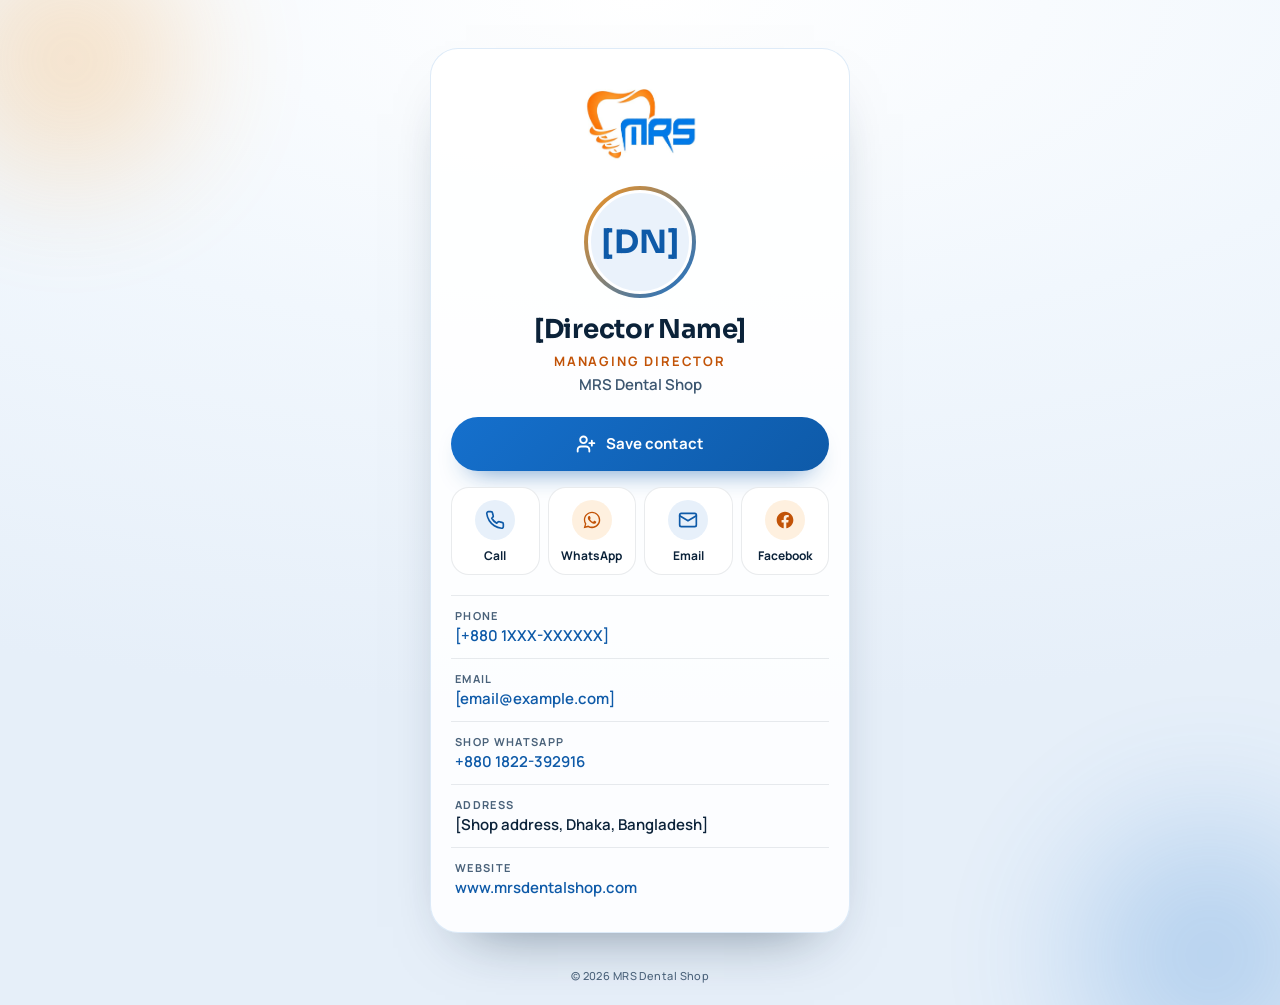
==== director/index.html @ ed638765 "Add director's digital visiting card at /director/ A phone-first contact page for the QR code on the" ====
<!doctype html>
<html lang="en">
<head>
<meta charset="utf-8">
<meta name="viewport" content="width=device-width, initial-scale=1">

<!-- ============================================================
     Director's digital visiting card — the QR code on the printed
     card points here: https://www.mrsdentalshop.com/director/

     Everything marked [ ... ] is a placeholder. The same details
     also live in contact.vcf (the "Save contact" file) — keep the
     two in step when anything changes.
     ============================================================ -->

<title>[Director Name] — Managing Director, MRS Dental Shop</title>
<meta name="description" content="Contact [Director Name], Managing Director of MRS Dental Shop — dental chairs, instruments, consumables and lab supplies.">
<meta name="theme-color" content="#F4F9FE">
<!-- A personal card reached by QR code; keep the phone number out of search results. -->
<meta name="robots" content="noindex">

<link rel="canonical" href="https://www.mrsdentalshop.com/director/">

<meta property="og:type" content="profile">
<meta property="og:title" content="[Director Name] — MRS Dental Shop">
<meta property="og:description" content="Managing Director, MRS Dental Shop. Tap to call, chat on WhatsApp or save the contact.">
<meta property="og:image" content="https://www.mrsdentalshop.com/assets/mrs-logo.jpg">
<meta property="og:url" content="https://www.mrsdentalshop.com/director/">

<link rel="icon" href="../assets/mrs-logo.jpg" type="image/jpeg">
<link rel="apple-touch-icon" href="../assets/mrs-logo.jpg">

<link rel="preconnect" href="https://fonts.googleapis.com">
<link rel="preconnect" href="https://fonts.gstatic.com" crossorigin>
<link rel="stylesheet" href="https://fonts.googleapis.com/css2?family=Manrope:wght@400;500;600;700;800&family=Sora:wght@600;700;800&display=swap">

<link rel="stylesheet" href="director.css">
</head>
<body>

<main class="page">

  <div class="aurora" aria-hidden="true">
    <span class="blob blob--a"></span>
    <span class="blob blob--b"></span>
  </div>

  <article class="vcard">

    <header class="vcard__head">
      <img class="vcard__logo" src="../assets/mrs-logo.jpg" alt="MRS Dental Shop" width="600" height="400">
    </header>

    <!-- To add a photo: save a square image as director/director.jpg and
         swap the <span class="avatar__initials"> below for
         <img src="director.jpg" alt="[Director Name]" width="400" height="400"> -->
    <div class="avatar">
      <span class="avatar__initials" aria-hidden="true">[DN]</span>
    </div>

    <h1 class="vcard__name">[Director Name]</h1>
    <p class="vcard__role">Managing Director</p>
    <p class="vcard__org">MRS Dental Shop</p>

    <a class="save" href="contact.vcf" download="MRS-Dental-Shop-Director.vcf">
      <svg viewBox="0 0 24 24" fill="none" stroke="currentColor" stroke-width="2.2" stroke-linecap="round" stroke-linejoin="round" aria-hidden="true"><path d="M16 21v-2a4 4 0 0 0-4-4H6a4 4 0 0 0-4 4v2"></path><circle cx="9" cy="7" r="4"></circle><path d="M19 8v6M22 11h-6"></path></svg>
      <span>Save contact</span>
    </a>

    <nav class="actions" aria-label="Contact [Director Name]">
      <!-- tel: takes the number with + and no spaces -->
      <a class="action" href="tel:+8801XXXXXXXXX">
        <span class="action__icon action__icon--blue">
          <svg viewBox="0 0 24 24" fill="none" stroke="currentColor" stroke-width="2" stroke-linecap="round" stroke-linejoin="round" aria-hidden="true"><path d="M22 16.92v3a2 2 0 0 1-2.18 2 19.8 19.8 0 0 1-8.63-3.07 19.5 19.5 0 0 1-6-6A19.8 19.8 0 0 1 2.12 4.18 2 2 0 0 1 4.11 2h3a2 2 0 0 1 2 1.72c.13.96.36 1.9.7 2.81a2 2 0 0 1-.45 2.11L8.09 9.91a16 16 0 0 0 6 6l1.27-1.27a2 2 0 0 1 2.11-.45c.9.34 1.85.57 2.81.7A2 2 0 0 1 22 16.92Z"></path></svg>
        </span>
        <span class="action__label">Call</span>
      </a>

      <!-- wa.me takes the number with no +, spaces or dashes -->
      <a class="action" href="https://wa.me/8801XXXXXXXXX" target="_blank" rel="noopener noreferrer">
        <span class="action__icon action__icon--orange">
          <svg viewBox="0 0 24 24" fill="currentColor" aria-hidden="true"><path d="M12.04 2C6.6 2 2.2 6.4 2.2 11.84c0 1.74.46 3.44 1.32 4.94L2 22l5.36-1.4a9.8 9.8 0 0 0 4.68 1.19h.01c5.43 0 9.84-4.4 9.84-9.84C21.89 6.4 17.47 2 12.04 2Zm0 17.94h-.01a8.2 8.2 0 0 1-4.16-1.14l-.3-.18-3.18.83.85-3.1-.2-.32a8.14 8.14 0 0 1-1.25-4.35c0-4.51 3.68-8.18 8.2-8.18 2.19 0 4.25.85 5.8 2.4a8.13 8.13 0 0 1 2.4 5.79c0 4.51-3.68 8.25-8.15 8.25Zm4.5-6.13c-.25-.12-1.46-.72-1.68-.8-.23-.09-.39-.13-.56.12-.16.25-.64.8-.78.97-.14.16-.29.18-.54.06-.25-.12-1.04-.38-1.98-1.22-.73-.65-1.23-1.46-1.37-1.71-.14-.25-.02-.38.11-.5.11-.11.25-.29.37-.43.13-.15.17-.25.25-.41.08-.17.04-.31-.02-.43-.06-.12-.56-1.34-.76-1.84-.2-.48-.41-.42-.56-.43h-.48c-.17 0-.43.06-.66.31-.23.25-.86.85-.86 2.06s.89 2.39 1.01 2.56c.12.16 1.74 2.66 4.22 3.73.59.25 1.05.4 1.41.52.59.19 1.13.16 1.56.1.47-.07 1.46-.6 1.67-1.18.2-.58.2-1.07.14-1.18-.06-.1-.22-.16-.47-.28Z"></path></svg>
        </span>
        <span class="action__label">WhatsApp</span>
      </a>

      <a class="action" href="mailto:[email@example.com]">
        <span class="action__icon action__icon--blue">
          <svg viewBox="0 0 24 24" fill="none" stroke="currentColor" stroke-width="2" stroke-linecap="round" stroke-linejoin="round" aria-hidden="true"><rect x="2" y="4" width="20" height="16" rx="2"></rect><path d="m22 7-10 6L2 7"></path></svg>
        </span>
        <span class="action__label">Email</span>
      </a>

      <a class="action" href="https://www.facebook.com/share/1HQRiVQHAm/" target="_blank" rel="noopener noreferrer">
        <span class="action__icon action__icon--orange">
          <svg viewBox="0 0 24 24" fill="currentColor" aria-hidden="true"><path d="M22 12.06C22 6.5 17.52 2 12 2S2 6.5 2 12.06c0 5.02 3.66 9.18 8.44 9.94v-7.03H7.9v-2.91h2.54V9.85c0-2.52 1.49-3.91 3.77-3.91 1.09 0 2.24.2 2.24.2v2.47h-1.26c-1.24 0-1.63.78-1.63 1.57v1.88h2.78l-.45 2.91h-2.33V22c4.78-.76 8.44-4.92 8.44-9.94Z"></path></svg>
        </span>
        <span class="action__label">Facebook</span>
      </a>
    </nav>

    <dl class="details">
      <div class="details__row">
        <dt>Phone</dt>
        <dd><a href="tel:+8801XXXXXXXXX">[+880 1XXX-XXXXXX]</a></dd>
      </div>
      <div class="details__row">
        <dt>Email</dt>
        <dd><a href="mailto:[email@example.com]">[email@example.com]</a></dd>
      </div>
      <div class="details__row">
        <dt>Shop WhatsApp</dt>
        <dd><a href="https://wa.me/8801822392916" target="_blank" rel="noopener noreferrer">+880 1822-392916</a></dd>
      </div>
      <div class="details__row">
        <dt>Address</dt>
        <dd>[Shop address, Dhaka, Bangladesh]</dd>
      </div>
      <div class="details__row">
        <dt>Website</dt>
        <dd><a href="../">www.mrsdentalshop.com</a></dd>
      </div>
    </dl>

  </article>

  <footer class="footer">&copy; 2026 MRS Dental Shop</footer>

</main>

</body>
</html>
---- director/director.css ----
/* ============================================================
   MRS Dental Shop — director's digital visiting card

   Opened from the QR code on the printed card, so it is built
   phone-first: one column, big tap targets. Colours and fonts
   match the coming soon page (styles.css).
   ============================================================ */

:root {
  --accent:        #F7941D;  /* logo orange */
  --accent-deep:   #C25307;  /* orange, dark enough for icons on white */
  --accent-alt:    #1570CD;  /* logo blue */
  --accent-alt-dk: #0E5AA8;

  --ink:           #0B2239;
  --ink-soft:      #3C5670;
  --ink-faint:     #4A627A;
  --card-bg:       #FFFFFF;
  --line:          rgba(11,34,57,.09);
}

*, *::before, *::after { box-sizing: border-box; }

html { -webkit-text-size-adjust: 100%; }

body {
  margin: 0;
  background: #F4F9FE;
  color: var(--ink);
  font-family: Manrope, "Segoe UI", system-ui, -apple-system, sans-serif;
  -webkit-font-smoothing: antialiased;
}

a { color: var(--accent-alt-dk); }
a:hover { color: #0B4683; }

img { max-width: 100%; }


/* ============================================================
   PAGE
   ============================================================ */

.page {
  position: relative;
  display: flex;
  flex-direction: column;
  align-items: center;
  min-height: 100vh;
  min-height: 100svh;
  padding: 28px 16px 72px;
  overflow: hidden;
  background: radial-gradient(130% 70% at 50% 0%, #FFFFFF 0%, #F1F7FD 48%, #E6EFF9 100%);
}

.aurora { position: absolute; inset: 0; pointer-events: none; }

.blob { position: absolute; border-radius: 50%; filter: blur(56px); }

.blob--a {
  width: 360px; height: 360px; top: -120px; left: -110px; opacity: .32;
  background: radial-gradient(circle, var(--accent) 0%, rgba(247,148,29,0) 68%);
  animation: drift 22s ease-in-out infinite;
}
.blob--b {
  width: 420px; height: 420px; bottom: -160px; right: -140px; opacity: .3;
  background: radial-gradient(circle, var(--accent-alt) 0%, rgba(21,112,205,0) 68%);
  animation: drift 28s ease-in-out infinite reverse;
}

@keyframes drift {
  0%, 100% { transform: translate3d(0,0,0) scale(1); }
  50%      { transform: translate3d(40px,-30px,0) scale(1.15); }
}


/* ============================================================
   CARD
   ============================================================ */

.vcard {
  position: relative;
  z-index: 1;
  display: flex;
  flex-direction: column;
  align-items: center;
  width: 100%;
  max-width: 420px;
  padding: 26px 20px 22px;
  border: 1px solid rgba(21,112,205,.14);
  border-radius: 28px;
  background: rgba(255,255,255,.88);
  box-shadow: 0 30px 60px -36px rgba(11,34,57,.55);
  text-align: center;
  animation: up .7s cubic-bezier(.22,1,.36,1) backwards;
}

.vcard__logo {
  display: block;
  width: 132px;
  height: auto;
}

.avatar {
  display: grid;
  place-items: center;
  width: 112px;
  height: 112px;
  margin-top: 18px;
  border-radius: 50%;
  padding: 4px;
  background: linear-gradient(135deg, var(--accent) 0%, var(--accent-alt) 100%);
}

.avatar img,
.avatar__initials {
  display: grid;
  place-items: center;
  width: 100%;
  height: 100%;
  border: 3px solid #FFFFFF;
  border-radius: 50%;
  object-fit: cover;
  background: #EAF2FB;
}

.avatar__initials {
  font-family: Sora, Manrope, sans-serif;
  font-size: 32px;
  font-weight: 700;
  color: var(--accent-alt-dk);
}

.vcard__name {
  margin: 16px 0 0;
  font-family: Sora, Manrope, sans-serif;
  font-size: 26px;
  font-weight: 700;
  line-height: 1.2;
  letter-spacing: -.01em;
}

.vcard__role {
  margin: 6px 0 0;
  font-size: 13px;
  font-weight: 700;
  letter-spacing: .14em;
  text-transform: uppercase;
  color: var(--accent-deep);
}

.vcard__org {
  margin: 4px 0 0;
  font-size: 15px;
  font-weight: 600;
  color: var(--ink-soft);
}


/* ============================================================
   SAVE CONTACT + QUICK ACTIONS
   ============================================================ */

.save {
  display: inline-flex;
  align-items: center;
  justify-content: center;
  gap: 10px;
  width: 100%;
  min-height: 54px;
  margin-top: 22px;
  border-radius: 999px;
  background: linear-gradient(135deg, var(--accent-alt) 0%, var(--accent-alt-dk) 100%);
  box-shadow: 0 14px 28px -18px rgba(14,90,168,.9);
  color: #FFFFFF;
  font-size: 15px;
  font-weight: 700;
  text-decoration: none;
  transition: transform .26s cubic-bezier(.22,1,.36,1);
}
.save:hover { color: #FFFFFF; }
.save:active { transform: translateY(-2px); }
.save svg { width: 20px; height: 20px; flex: none; }

.actions {
  display: grid;
  grid-template-columns: repeat(4, 1fr);
  gap: 8px;
  width: 100%;
  margin-top: 16px;
}

.action {
  display: flex;
  flex-direction: column;
  align-items: center;
  gap: 7px;
  padding: 12px 4px 10px;
  border: 1px solid var(--line);
  border-radius: 18px;
  background: var(--card-bg);
  color: var(--ink);
  font-size: 12px;
  font-weight: 700;
  text-decoration: none;
  transition: transform .26s cubic-bezier(.22,1,.36,1), border-color .26s ease;
}
.action:hover { color: var(--ink); border-color: rgba(21,112,205,.35); }
.action:active { transform: translateY(-2px); }

.action__icon {
  display: grid;
  place-items: center;
  width: 40px;
  height: 40px;
  border-radius: 50%;
}
.action__icon svg { width: 20px; height: 20px; }
.action__icon--blue   { background: rgba(21,112,205,.1);  color: var(--accent-alt-dk); }
.action__icon--orange { background: rgba(247,148,29,.14); color: var(--accent-deep); }

.save:focus-visible,
.action:focus-visible,
.details a:focus-visible { outline: 3px solid var(--ink); outline-offset: 3px; }


/* ============================================================
   DETAILS
   ============================================================ */

.details {
  width: 100%;
  margin: 20px 0 0;
  text-align: left;
}

.details__row {
  display: flex;
  flex-direction: column;
  gap: 2px;
  padding: 12px 4px;
  border-top: 1px solid var(--line);
}

.details dt {
  font-size: 11px;
  font-weight: 700;
  letter-spacing: .12em;
  text-transform: uppercase;
  color: var(--ink-faint);
}

.details dd {
  margin: 0;
  font-size: 15px;
  font-weight: 600;
  overflow-wrap: anywhere;
}

.details a { text-decoration: none; }


/* ============================================================
   FOOTER
   ============================================================ */

.footer {
  position: absolute;
  left: 0;
  right: 0;
  bottom: 22px;
  z-index: 1;
  text-align: center;
  font-size: 11px;
  font-weight: 500;
  letter-spacing: .04em;
  color: var(--ink-faint);
}

@keyframes up {
  0%   { opacity: 0; transform: translateY(18px); }
  100% { opacity: 1; transform: translateY(0); }
}

@media (min-width: 760px) {
  .page { justify-content: center; padding-top: 48px; }
}

@media (prefers-reduced-motion: reduce) {
  *, *::before, *::after {
    animation: none !important;
    transition: none !important;
  }
}
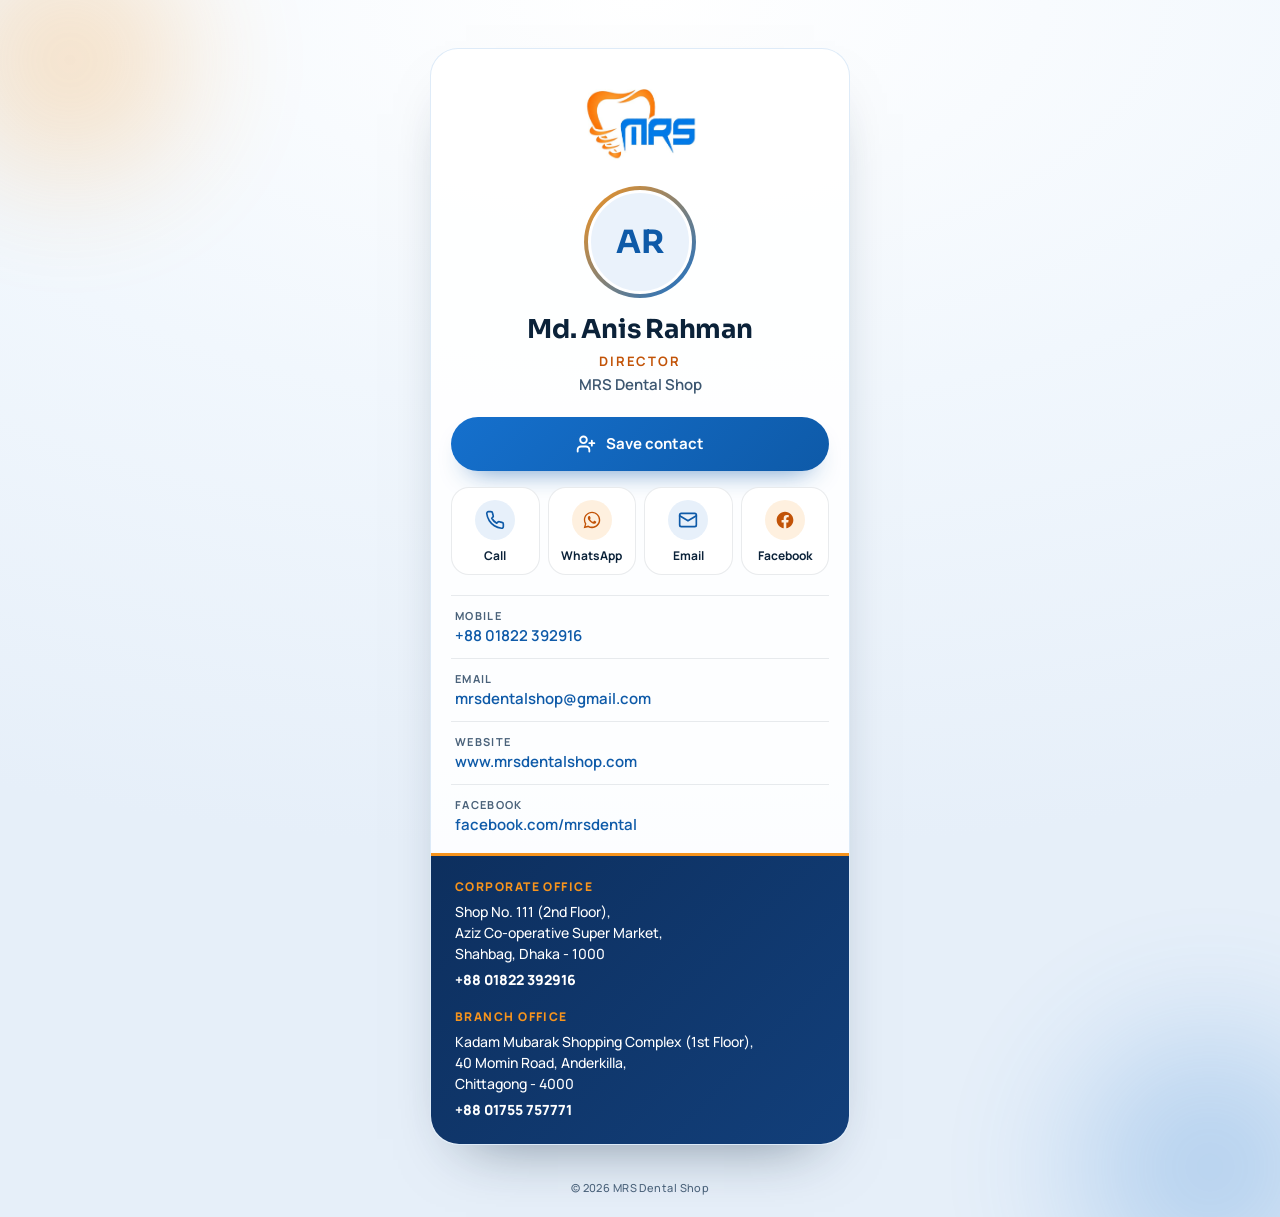
==== commit 105a7695: "Fill in the director's card with Md. Anis Rahman's details Name, title, mobile, email and Facebook f" ====
--- a/director/index.html
+++ b/director/index.html
@@ -8,13 +8,12 @@
      Director's digital visiting card — the QR code on the printed
      card points here: https://www.mrsdentalshop.com/director/
 
-     Everything marked [ ... ] is a placeholder. The same details
-     also live in contact.vcf (the "Save contact" file) — keep the
-     two in step when anything changes.
+     The same details also live in contact.vcf (the "Save contact"
+     file) — keep the two in step when anything changes.
      ============================================================ -->
 
-<title>[Director Name] — Managing Director, MRS Dental Shop</title>
-<meta name="description" content="Contact [Director Name], Managing Director of MRS Dental Shop — dental chairs, instruments, consumables and lab supplies.">
+<title>Md. Anis Rahman — Director, MRS Dental Shop</title>
+<meta name="description" content="Contact Md. Anis Rahman, Director of MRS Dental Shop — dental chairs, instruments, consumables and lab supplies.">
 <meta name="theme-color" content="#F4F9FE">
 <!-- A personal card reached by QR code; keep the phone number out of search results. -->
 <meta name="robots" content="noindex">
@@ -22,8 +21,8 @@
 <link rel="canonical" href="https://www.mrsdentalshop.com/director/">
 
 <meta property="og:type" content="profile">
-<meta property="og:title" content="[Director Name] — MRS Dental Shop">
-<meta property="og:description" content="Managing Director, MRS Dental Shop. Tap to call, chat on WhatsApp or save the contact.">
+<meta property="og:title" content="Md. Anis Rahman — MRS Dental Shop">
+<meta property="og:description" content="Director, MRS Dental Shop. Tap to call, chat on WhatsApp or save the contact.">
 <meta property="og:image" content="https://www.mrsdentalshop.com/assets/mrs-logo.jpg">
 <meta property="og:url" content="https://www.mrsdentalshop.com/director/">
 
@@ -53,13 +52,13 @@
 
     <!-- To add a photo: save a square image as director/director.jpg and
          swap the <span class="avatar__initials"> below for
-         <img src="director.jpg" alt="[Director Name]" width="400" height="400"> -->
+         <img src="director.jpg" alt="Md. Anis Rahman" width="400" height="400"> -->
     <div class="avatar">
-      <span class="avatar__initials" aria-hidden="true">[DN]</span>
+      <span class="avatar__initials" aria-hidden="true">AR</span>
     </div>
 
-    <h1 class="vcard__name">[Director Name]</h1>
-    <p class="vcard__role">Managing Director</p>
+    <h1 class="vcard__name">Md. Anis Rahman</h1>
+    <p class="vcard__role">Director</p>
     <p class="vcard__org">MRS Dental Shop</p>
 
     <a class="save" href="contact.vcf" download="MRS-Dental-Shop-Director.vcf">
@@ -67,9 +66,9 @@
       <span>Save contact</span>
     </a>
 
-    <nav class="actions" aria-label="Contact [Director Name]">
+    <nav class="actions" aria-label="Contact Md. Anis Rahman">
       <!-- tel: takes the number with + and no spaces -->
-      <a class="action" href="tel:+8801XXXXXXXXX">
+      <a class="action" href="tel:+8801822392916">
         <span class="action__icon action__icon--blue">
           <svg viewBox="0 0 24 24" fill="none" stroke="currentColor" stroke-width="2" stroke-linecap="round" stroke-linejoin="round" aria-hidden="true"><path d="M22 16.92v3a2 2 0 0 1-2.18 2 19.8 19.8 0 0 1-8.63-3.07 19.5 19.5 0 0 1-6-6A19.8 19.8 0 0 1 2.12 4.18 2 2 0 0 1 4.11 2h3a2 2 0 0 1 2 1.72c.13.96.36 1.9.7 2.81a2 2 0 0 1-.45 2.11L8.09 9.91a16 16 0 0 0 6 6l1.27-1.27a2 2 0 0 1 2.11-.45c.9.34 1.85.57 2.81.7A2 2 0 0 1 22 16.92Z"></path></svg>
         </span>
@@ -77,14 +76,14 @@
       </a>
 
       <!-- wa.me takes the number with no +, spaces or dashes -->
-      <a class="action" href="https://wa.me/8801XXXXXXXXX" target="_blank" rel="noopener noreferrer">
+      <a class="action" href="https://wa.me/8801822392916" target="_blank" rel="noopener noreferrer">
         <span class="action__icon action__icon--orange">
           <svg viewBox="0 0 24 24" fill="currentColor" aria-hidden="true"><path d="M12.04 2C6.6 2 2.2 6.4 2.2 11.84c0 1.74.46 3.44 1.32 4.94L2 22l5.36-1.4a9.8 9.8 0 0 0 4.68 1.19h.01c5.43 0 9.84-4.4 9.84-9.84C21.89 6.4 17.47 2 12.04 2Zm0 17.94h-.01a8.2 8.2 0 0 1-4.16-1.14l-.3-.18-3.18.83.85-3.1-.2-.32a8.14 8.14 0 0 1-1.25-4.35c0-4.51 3.68-8.18 8.2-8.18 2.19 0 4.25.85 5.8 2.4a8.13 8.13 0 0 1 2.4 5.79c0 4.51-3.68 8.25-8.15 8.25Zm4.5-6.13c-.25-.12-1.46-.72-1.68-.8-.23-.09-.39-.13-.56.12-.16.25-.64.8-.78.97-.14.16-.29.18-.54.06-.25-.12-1.04-.38-1.98-1.22-.73-.65-1.23-1.46-1.37-1.71-.14-.25-.02-.38.11-.5.11-.11.25-.29.37-.43.13-.15.17-.25.25-.41.08-.17.04-.31-.02-.43-.06-.12-.56-1.34-.76-1.84-.2-.48-.41-.42-.56-.43h-.48c-.17 0-.43.06-.66.31-.23.25-.86.85-.86 2.06s.89 2.39 1.01 2.56c.12.16 1.74 2.66 4.22 3.73.59.25 1.05.4 1.41.52.59.19 1.13.16 1.56.1.47-.07 1.46-.6 1.67-1.18.2-.58.2-1.07.14-1.18-.06-.1-.22-.16-.47-.28Z"></path></svg>
         </span>
         <span class="action__label">WhatsApp</span>
       </a>
 
-      <a class="action" href="mailto:[email@example.com]">
+      <a class="action" href="mailto:mrsdentalshop@gmail.com">
         <span class="action__icon action__icon--blue">
           <svg viewBox="0 0 24 24" fill="none" stroke="currentColor" stroke-width="2" stroke-linecap="round" stroke-linejoin="round" aria-hidden="true"><rect x="2" y="4" width="20" height="16" rx="2"></rect><path d="m22 7-10 6L2 7"></path></svg>
         </span>
@@ -101,26 +100,43 @@
 
     <dl class="details">
       <div class="details__row">
-        <dt>Phone</dt>
-        <dd><a href="tel:+8801XXXXXXXXX">[+880 1XXX-XXXXXX]</a></dd>
+        <dt>Mobile</dt>
+        <dd><a href="tel:+8801822392916">+88 01822 392916</a></dd>
       </div>
       <div class="details__row">
         <dt>Email</dt>
-        <dd><a href="mailto:[email@example.com]">[email@example.com]</a></dd>
-      </div>
-      <div class="details__row">
-        <dt>Shop WhatsApp</dt>
-        <dd><a href="https://wa.me/8801822392916" target="_blank" rel="noopener noreferrer">+880 1822-392916</a></dd>
-      </div>
-      <div class="details__row">
-        <dt>Address</dt>
-        <dd>[Shop address, Dhaka, Bangladesh]</dd>
+        <dd><a href="mailto:mrsdentalshop@gmail.com">mrsdentalshop@gmail.com</a></dd>
       </div>
       <div class="details__row">
         <dt>Website</dt>
         <dd><a href="../">www.mrsdentalshop.com</a></dd>
       </div>
+      <div class="details__row">
+        <dt>Facebook</dt>
+        <dd><a href="https://www.facebook.com/share/1HQRiVQHAm/" target="_blank" rel="noopener noreferrer">facebook.com/mrsdental</a></dd>
+      </div>
     </dl>
+
+    <section class="offices" aria-label="Offices">
+      <div class="office">
+        <h2 class="office__name">Corporate Office</h2>
+        <address class="office__addr">
+          Shop No. 111 (2nd Floor),<br>
+          Aziz Co-operative Super Market,<br>
+          Shahbag, Dhaka - 1000
+        </address>
+        <a class="office__tel" href="tel:+8801822392916">+88 01822 392916</a>
+      </div>
+      <div class="office">
+        <h2 class="office__name">Branch Office</h2>
+        <address class="office__addr">
+          Kadam Mubarak Shopping Complex (1st Floor),<br>
+          40 Momin Road, Anderkilla,<br>
+          Chittagong - 4000
+        </address>
+        <a class="office__tel" href="tel:+8801755757771">+88 01755 757771</a>
+      </div>
+    </section>
 
   </article>
 
--- a/director/director.css
+++ b/director/director.css
@@ -261,6 +261,51 @@
 
 
 /* ============================================================
+   OFFICES — the navy band from the printed card
+   ============================================================ */
+
+.offices {
+  display: grid;
+  gap: 18px;
+  width: calc(100% + 40px);
+  margin: 6px -20px -22px;
+  padding: 22px 24px 24px;
+  border-radius: 0 0 28px 28px;
+  border-top: 3px solid var(--accent);
+  background: linear-gradient(135deg, #0D2F5E 0%, #123F7A 100%);
+  color: #FFFFFF;
+  text-align: left;
+}
+
+.office__name {
+  margin: 0 0 6px;
+  font-size: 12px;
+  font-weight: 800;
+  letter-spacing: .12em;
+  text-transform: uppercase;
+  color: var(--accent);
+}
+
+.office__addr {
+  font-size: 14px;
+  font-style: normal;
+  font-weight: 500;
+  line-height: 1.5;
+}
+
+.office__tel {
+  display: inline-block;
+  margin-top: 6px;
+  font-size: 14px;
+  font-weight: 800;
+  color: #FFFFFF;
+  text-decoration: none;
+}
+.office__tel:hover { color: #FFD9A8; }
+.office__tel:focus-visible { outline: 3px solid var(--accent); outline-offset: 3px; }
+
+
+/* ============================================================
    FOOTER
    ============================================================ */
 
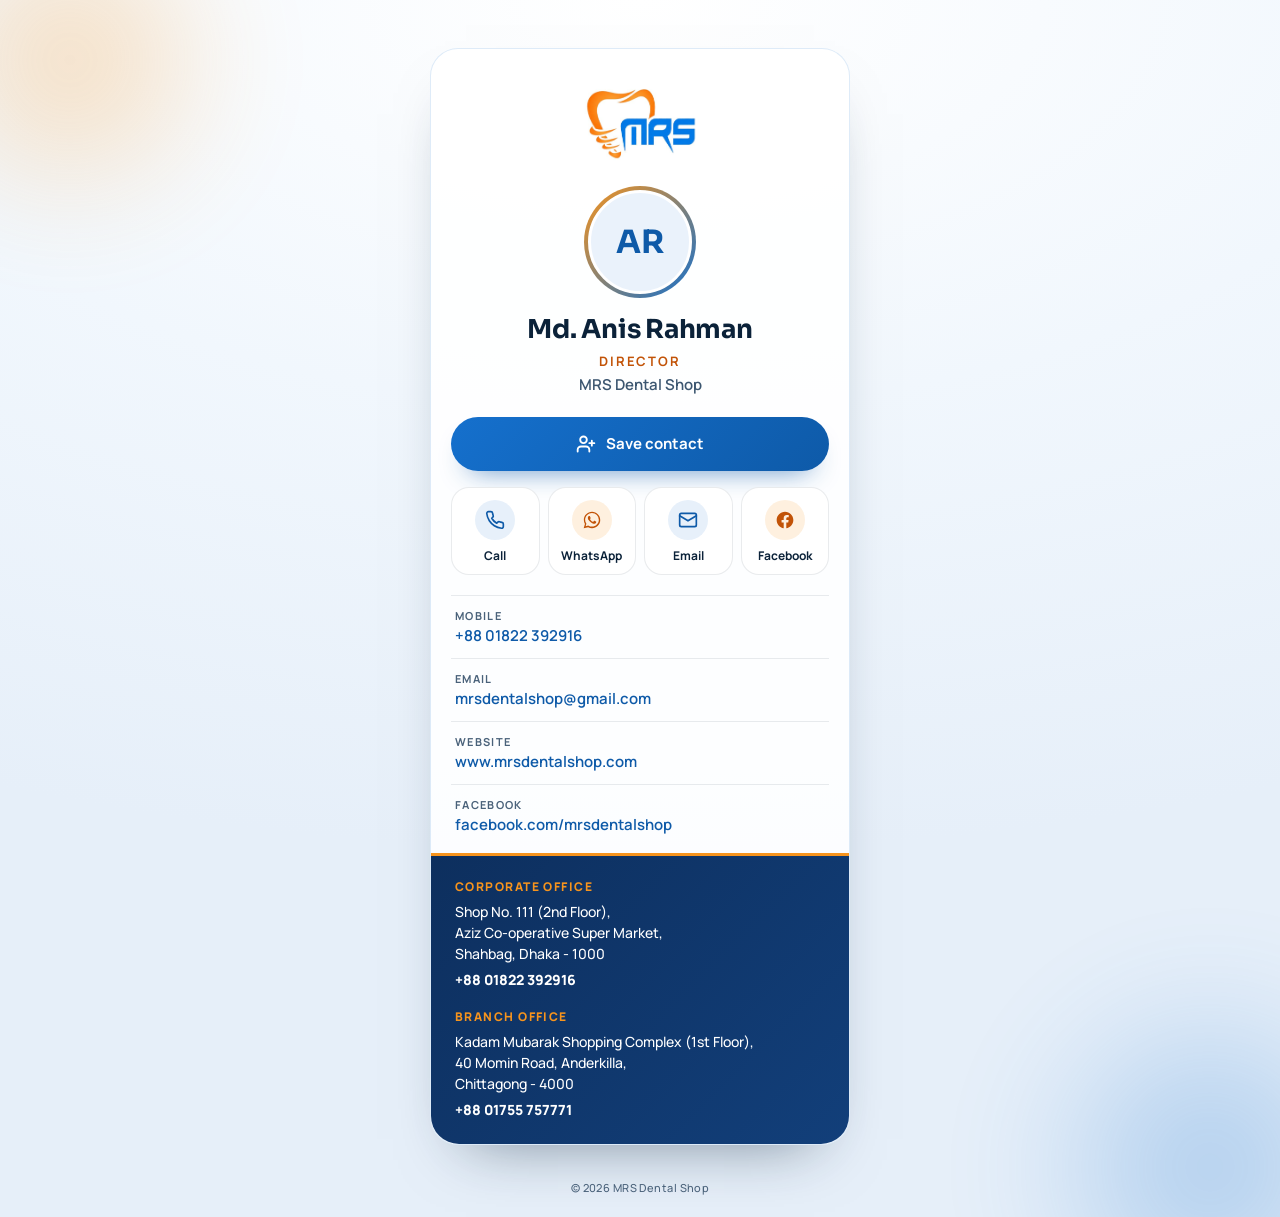
==== commit 733194f6: "Use facebook.com/mrsdentalshop on the main and director pages Replaces the old share link on the com" ====
--- a/director/index.html
+++ b/director/index.html
@@ -90,7 +90,7 @@
         <span class="action__label">Email</span>
       </a>
 
-      <a class="action" href="https://www.facebook.com/share/1HQRiVQHAm/" target="_blank" rel="noopener noreferrer">
+      <a class="action" href="https://www.facebook.com/mrsdentalshop" target="_blank" rel="noopener noreferrer">
         <span class="action__icon action__icon--orange">
           <svg viewBox="0 0 24 24" fill="currentColor" aria-hidden="true"><path d="M22 12.06C22 6.5 17.52 2 12 2S2 6.5 2 12.06c0 5.02 3.66 9.18 8.44 9.94v-7.03H7.9v-2.91h2.54V9.85c0-2.52 1.49-3.91 3.77-3.91 1.09 0 2.24.2 2.24.2v2.47h-1.26c-1.24 0-1.63.78-1.63 1.57v1.88h2.78l-.45 2.91h-2.33V22c4.78-.76 8.44-4.92 8.44-9.94Z"></path></svg>
         </span>
@@ -113,7 +113,7 @@
       </div>
       <div class="details__row">
         <dt>Facebook</dt>
-        <dd><a href="https://www.facebook.com/share/1HQRiVQHAm/" target="_blank" rel="noopener noreferrer">facebook.com/mrsdental</a></dd>
+        <dd><a href="https://www.facebook.com/mrsdentalshop" target="_blank" rel="noopener noreferrer">facebook.com/mrsdentalshop</a></dd>
       </div>
     </dl>
 
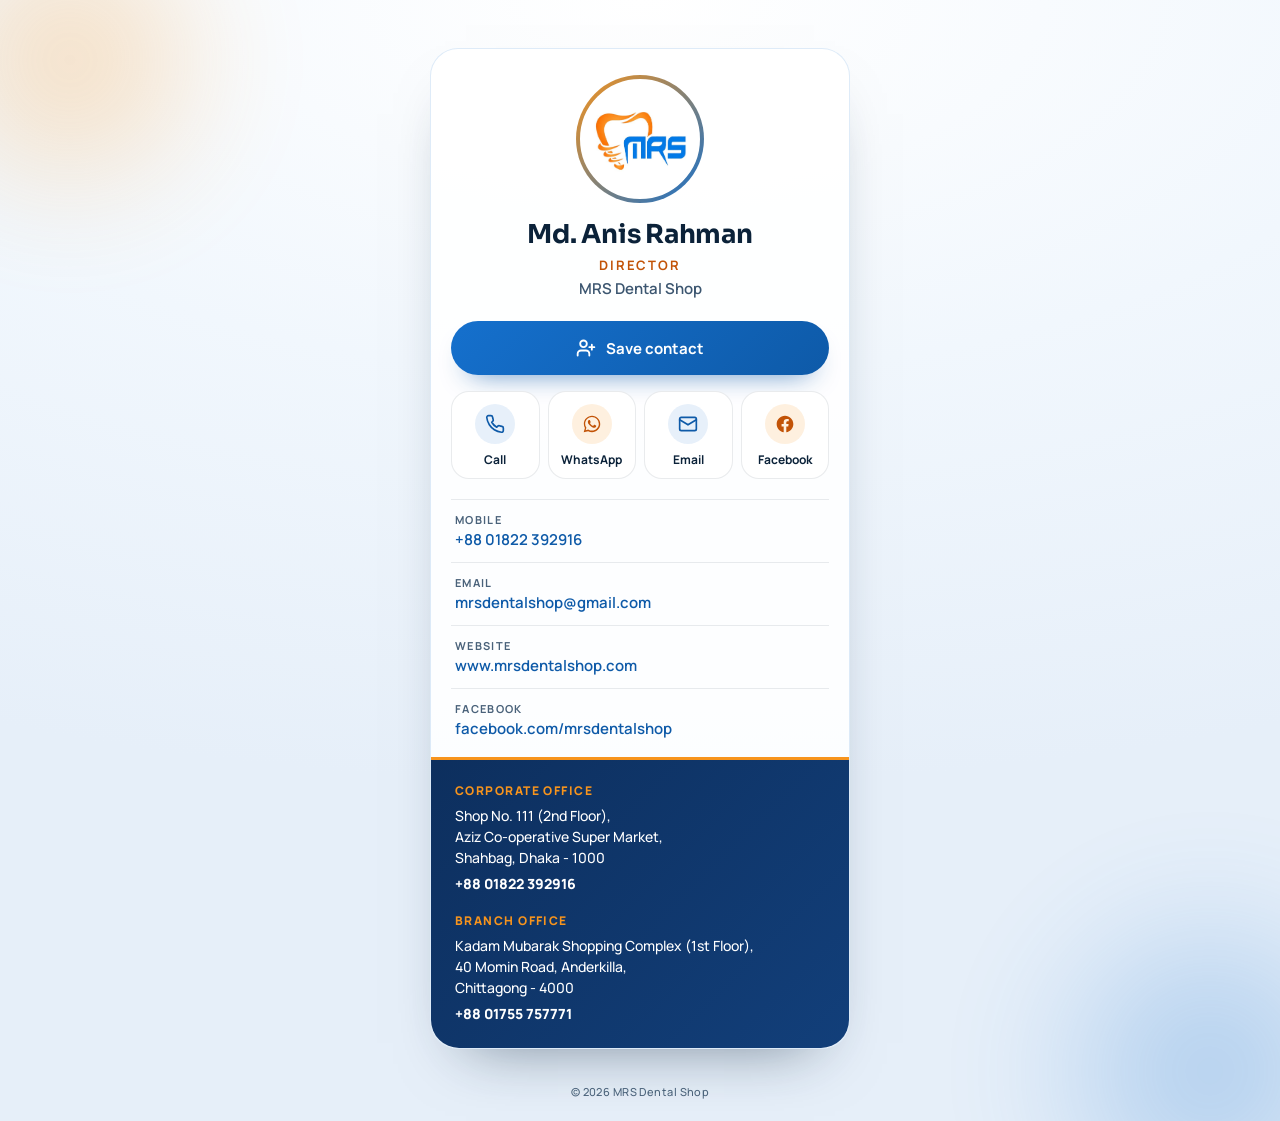
==== commit 086d1f53: "Use the MRS logo as the director's photo and drop the top logo The logo moves from the card header i" ====
--- a/director/index.html
+++ b/director/index.html
@@ -46,15 +46,12 @@
 
   <article class="vcard">
 
-    <header class="vcard__head">
-      <img class="vcard__logo" src="../assets/mrs-logo.jpg" alt="MRS Dental Shop" width="600" height="400">
-    </header>
-
-    <!-- To add a photo: save a square image as director/director.jpg and
-         swap the <span class="avatar__initials"> below for
-         <img src="director.jpg" alt="Md. Anis Rahman" width="400" height="400"> -->
+    <!-- The shop logo stands in for a photo. To use a portrait instead,
+         save a square image as director/director.jpg and swap the <img>
+         below for <img src="director.jpg" alt="Md. Anis Rahman" width="400" height="400">
+         (without the avatar__logo class, so it fills the circle). -->
     <div class="avatar">
-      <span class="avatar__initials" aria-hidden="true">AR</span>
+      <img class="avatar__logo" src="../assets/mrs-logo.jpg" alt="MRS Dental Shop" width="600" height="400">
     </div>
 
     <h1 class="vcard__name">Md. Anis Rahman</h1>
--- a/director/director.css
+++ b/director/director.css
@@ -95,18 +95,11 @@
   animation: up .7s cubic-bezier(.22,1,.36,1) backwards;
 }
 
-.vcard__logo {
-  display: block;
-  width: 132px;
-  height: auto;
-}
-
 .avatar {
   display: grid;
   place-items: center;
-  width: 112px;
-  height: 112px;
-  margin-top: 18px;
+  width: 128px;
+  height: 128px;
   border-radius: 50%;
   padding: 4px;
   background: linear-gradient(135deg, var(--accent) 0%, var(--accent-alt) 100%);
@@ -122,6 +115,14 @@
   border-radius: 50%;
   object-fit: cover;
   background: #EAF2FB;
+}
+
+/* The logo is a wide JPG on white, so it is fitted inside the circle
+   rather than cropped to fill it. */
+.avatar .avatar__logo {
+  padding: 2px;
+  object-fit: contain;
+  background: #FFFFFF;
 }
 
 .avatar__initials {
